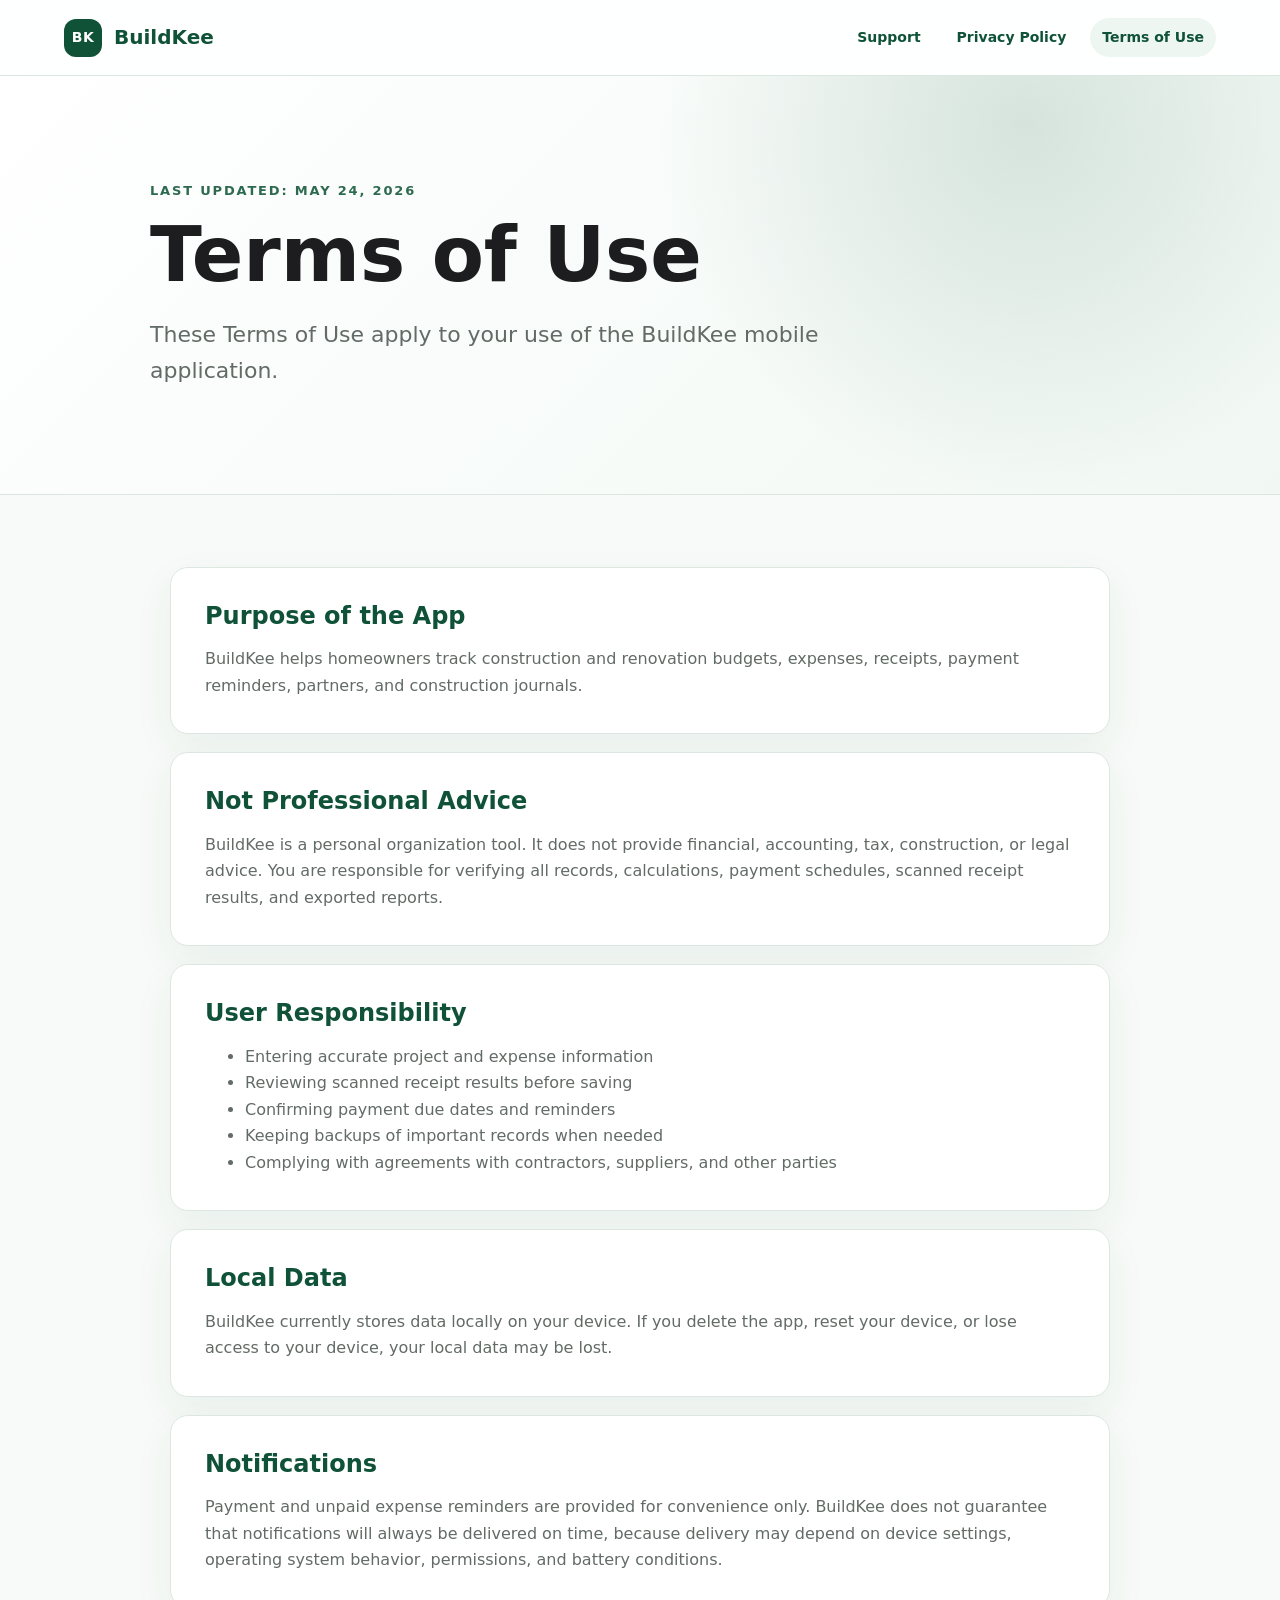
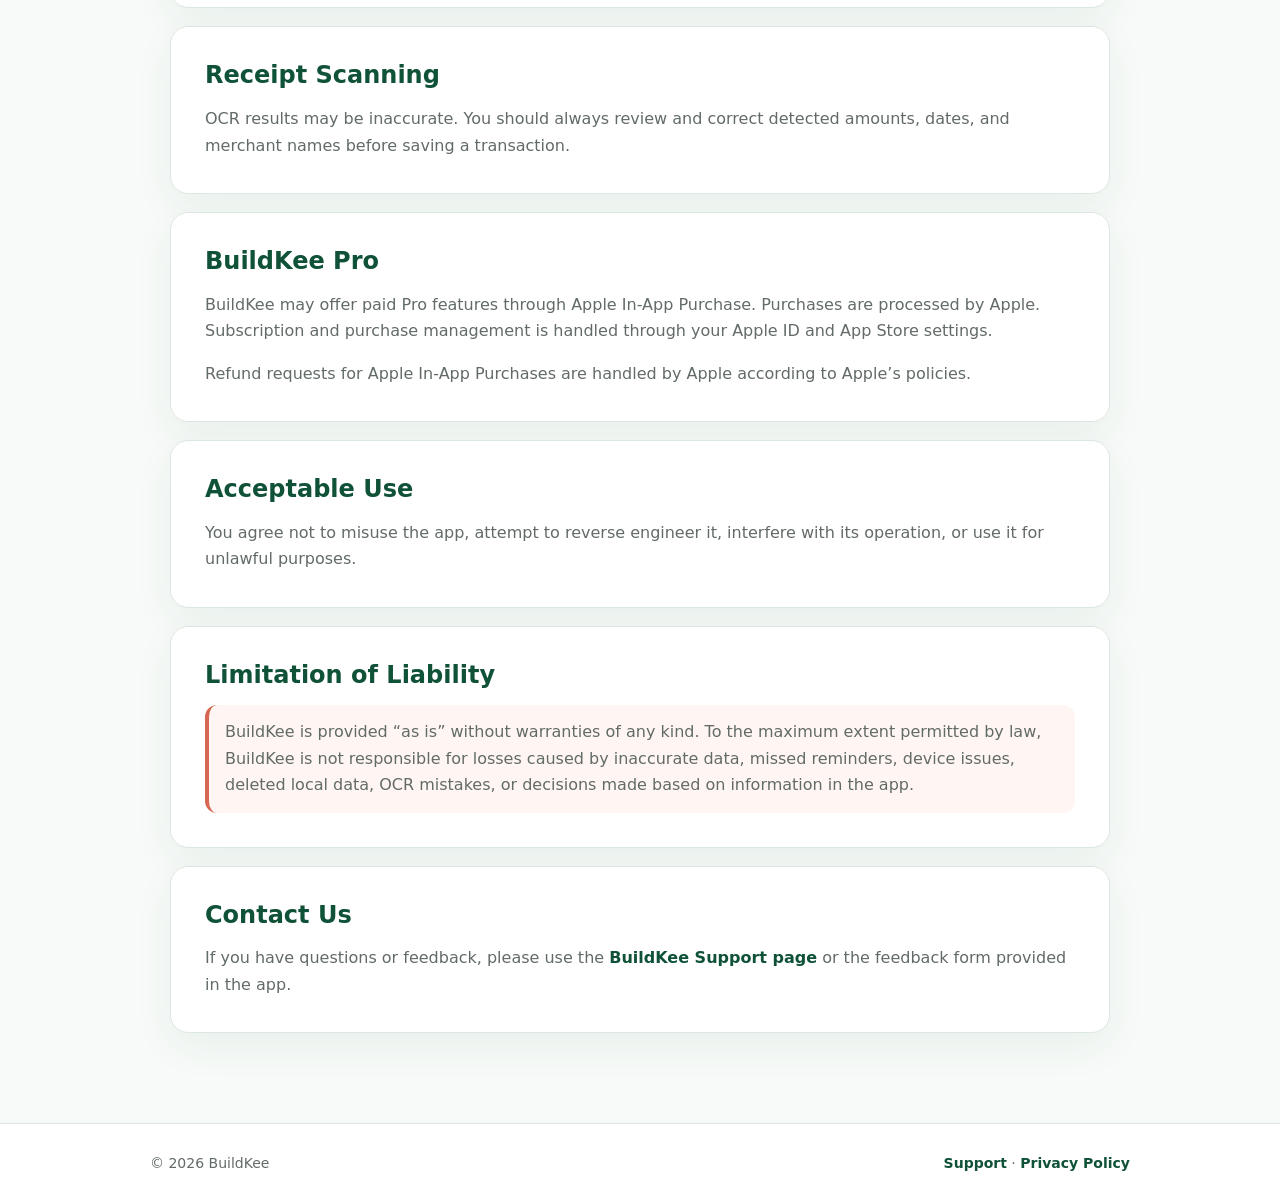
==== terms.html @ 7d72c29c "Add files via upload" ====
<!doctype html>
<html lang="en">
  <head>
    <meta charset="utf-8">
    <meta name="viewport" content="width=device-width, initial-scale=1">
    <title>BuildKee Terms of Use</title>
    <meta name="description" content="Terms of Use for the BuildKee mobile app.">
    <link rel="stylesheet" href="styles.css">
  </head>
  <body>
    <div class="shell">
      <header class="nav">
        <a class="brand" href="index.html" aria-label="BuildKee home">
          <span class="brand-mark">BK</span>
          <span>BuildKee</span>
        </a>
        <nav class="nav-links" aria-label="Legal pages">
          <a href="index.html">Support</a>
          <a href="privacy.html">Privacy Policy</a>
          <a class="active" href="terms.html">Terms of Use</a>
        </nav>
      </header>

      <main>
        <section class="hero">
          <div class="hero-inner">
            <p class="eyebrow">Last updated: May 24, 2026</p>
            <h1>Terms of Use</h1>
            <p class="hero-copy">
              These Terms of Use apply to your use of the BuildKee mobile application.
            </p>
          </div>
        </section>

        <section class="content">
          <article class="section">
            <h2>Purpose of the App</h2>
            <p>
              BuildKee helps homeowners track construction and renovation budgets, expenses, receipts,
              payment reminders, partners, and construction journals.
            </p>
          </article>

          <article class="section">
            <h2>Not Professional Advice</h2>
            <p>
              BuildKee is a personal organization tool. It does not provide financial, accounting, tax,
              construction, or legal advice. You are responsible for verifying all records, calculations,
              payment schedules, scanned receipt results, and exported reports.
            </p>
          </article>

          <article class="section">
            <h2>User Responsibility</h2>
            <ul>
              <li>Entering accurate project and expense information</li>
              <li>Reviewing scanned receipt results before saving</li>
              <li>Confirming payment due dates and reminders</li>
              <li>Keeping backups of important records when needed</li>
              <li>Complying with agreements with contractors, suppliers, and other parties</li>
            </ul>
          </article>

          <article class="section">
            <h2>Local Data</h2>
            <p>
              BuildKee currently stores data locally on your device. If you delete the app, reset your device,
              or lose access to your device, your local data may be lost.
            </p>
          </article>

          <article class="section">
            <h2>Notifications</h2>
            <p>
              Payment and unpaid expense reminders are provided for convenience only. BuildKee does not guarantee
              that notifications will always be delivered on time, because delivery may depend on device settings,
              operating system behavior, permissions, and battery conditions.
            </p>
          </article>

          <article class="section">
            <h2>Receipt Scanning</h2>
            <p>
              OCR results may be inaccurate. You should always review and correct detected amounts, dates,
              and merchant names before saving a transaction.
            </p>
          </article>

          <article class="section">
            <h2>BuildKee Pro</h2>
            <p>
              BuildKee may offer paid Pro features through Apple In-App Purchase. Purchases are processed by Apple.
              Subscription and purchase management is handled through your Apple ID and App Store settings.
            </p>
            <p>Refund requests for Apple In-App Purchases are handled by Apple according to Apple’s policies.</p>
          </article>

          <article class="section">
            <h2>Acceptable Use</h2>
            <p>
              You agree not to misuse the app, attempt to reverse engineer it, interfere with its operation,
              or use it for unlawful purposes.
            </p>
          </article>

          <article class="section">
            <h2>Limitation of Liability</h2>
            <p class="note">
              BuildKee is provided “as is” without warranties of any kind. To the maximum extent permitted by law,
              BuildKee is not responsible for losses caused by inaccurate data, missed reminders, device issues,
              deleted local data, OCR mistakes, or decisions made based on information in the app.
            </p>
          </article>

          <article class="section">
            <h2>Contact Us</h2>
            <p>
              If you have questions or feedback, please use the
              <a href="index.html">BuildKee Support page</a> or the feedback form provided in the app.
            </p>
          </article>
        </section>
      </main>

      <footer class="footer">
        <div class="footer-inner">
          <span>© 2026 BuildKee</span>
          <span><a href="index.html">Support</a> · <a href="privacy.html">Privacy Policy</a></span>
        </div>
      </footer>
    </div>
  </body>
</html>
---- styles.css ----
:root {
  --brand: #0f5238;
  --brand-2: #2d6a4f;
  --soft: #eef6f2;
  --paper: #ffffff;
  --ink: #1d1d1f;
  --muted: #626b66;
  --line: #dde7e1;
  --warning: #d66853;
}

* {
  box-sizing: border-box;
}

body {
  margin: 0;
  font-family: Inter, ui-sans-serif, system-ui, -apple-system, BlinkMacSystemFont, "Segoe UI", sans-serif;
  background: #f7faf8;
  color: var(--ink);
  line-height: 1.65;
}

a {
  color: var(--brand);
  font-weight: 700;
  text-decoration: none;
}

a:hover {
  text-decoration: underline;
}

.shell {
  min-height: 100vh;
}

.nav {
  position: sticky;
  top: 0;
  z-index: 10;
  display: flex;
  align-items: center;
  justify-content: space-between;
  gap: 20px;
  padding: 18px clamp(20px, 5vw, 72px);
  background: rgba(255, 255, 255, 0.88);
  border-bottom: 1px solid var(--line);
  backdrop-filter: blur(18px);
}

.brand {
  display: flex;
  align-items: center;
  gap: 12px;
  color: var(--brand);
  font-size: 20px;
  font-weight: 800;
}

.brand-mark {
  display: inline-grid;
  width: 38px;
  height: 38px;
  place-items: center;
  border-radius: 12px;
  background: var(--brand);
  color: white;
  font-size: 14px;
  letter-spacing: 0.04em;
}

.nav-links {
  display: flex;
  flex-wrap: wrap;
  gap: 12px;
  font-size: 14px;
}

.nav-links a {
  padding: 8px 12px;
  border-radius: 999px;
}

.nav-links a.active,
.nav-links a:hover {
  background: var(--soft);
  text-decoration: none;
}

.hero {
  padding: clamp(56px, 9vw, 104px) clamp(20px, 5vw, 72px);
  background:
    radial-gradient(circle at 80% 12%, rgba(45, 106, 79, 0.16), transparent 34%),
    linear-gradient(135deg, #ffffff 0%, #f1f8f4 100%);
  border-bottom: 1px solid var(--line);
}

.hero-inner,
.content {
  max-width: 980px;
  margin: 0 auto;
}

.eyebrow {
  margin: 0 0 14px;
  color: var(--brand-2);
  font-size: 13px;
  font-weight: 800;
  letter-spacing: 0.14em;
  text-transform: uppercase;
}

h1 {
  max-width: 780px;
  margin: 0;
  font-size: clamp(42px, 7vw, 76px);
  line-height: 1.02;
  letter-spacing: 0;
}

.hero-copy {
  max-width: 700px;
  margin: 24px 0 0;
  color: var(--muted);
  font-size: clamp(18px, 2.5vw, 22px);
}

.actions {
  display: flex;
  flex-wrap: wrap;
  gap: 14px;
  margin-top: 32px;
}

.button {
  display: inline-flex;
  align-items: center;
  justify-content: center;
  min-height: 48px;
  padding: 12px 18px;
  border-radius: 14px;
  background: var(--brand);
  color: white;
  box-shadow: 0 12px 24px rgba(15, 82, 56, 0.18);
}

.button.secondary {
  background: white;
  color: var(--brand);
  border: 1px solid var(--line);
  box-shadow: none;
}

.content {
  padding: clamp(36px, 6vw, 72px) clamp(20px, 5vw, 0px);
}

.grid {
  display: grid;
  grid-template-columns: repeat(3, minmax(0, 1fr));
  gap: 16px;
}

.card,
.section {
  background: var(--paper);
  border: 1px solid var(--line);
  border-radius: 18px;
  box-shadow: 0 14px 40px rgba(15, 82, 56, 0.06);
}

.card {
  padding: 22px;
}

.card h2,
.section h2 {
  margin: 0 0 8px;
  color: var(--brand);
  font-size: 22px;
  line-height: 1.2;
}

.card p {
  margin: 0;
  color: var(--muted);
}

.section {
  margin-bottom: 18px;
  padding: clamp(22px, 4vw, 34px);
}

.section h2 {
  font-size: 24px;
}

.section p,
.section li {
  color: var(--muted);
}

.section p:last-child,
.section ul:last-child {
  margin-bottom: 0;
}

.note {
  border-left: 4px solid var(--warning);
  padding: 14px 16px;
  background: #fff6f3;
  border-radius: 12px;
  color: var(--muted);
}

.footer {
  padding: 28px clamp(20px, 5vw, 72px);
  color: var(--muted);
  border-top: 1px solid var(--line);
  background: white;
  font-size: 14px;
}

.footer-inner {
  display: flex;
  flex-wrap: wrap;
  justify-content: space-between;
  gap: 12px;
  max-width: 980px;
  margin: 0 auto;
}

@media (max-width: 760px) {
  .nav {
    align-items: flex-start;
    flex-direction: column;
  }

  .grid {
    grid-template-columns: 1fr;
  }
}
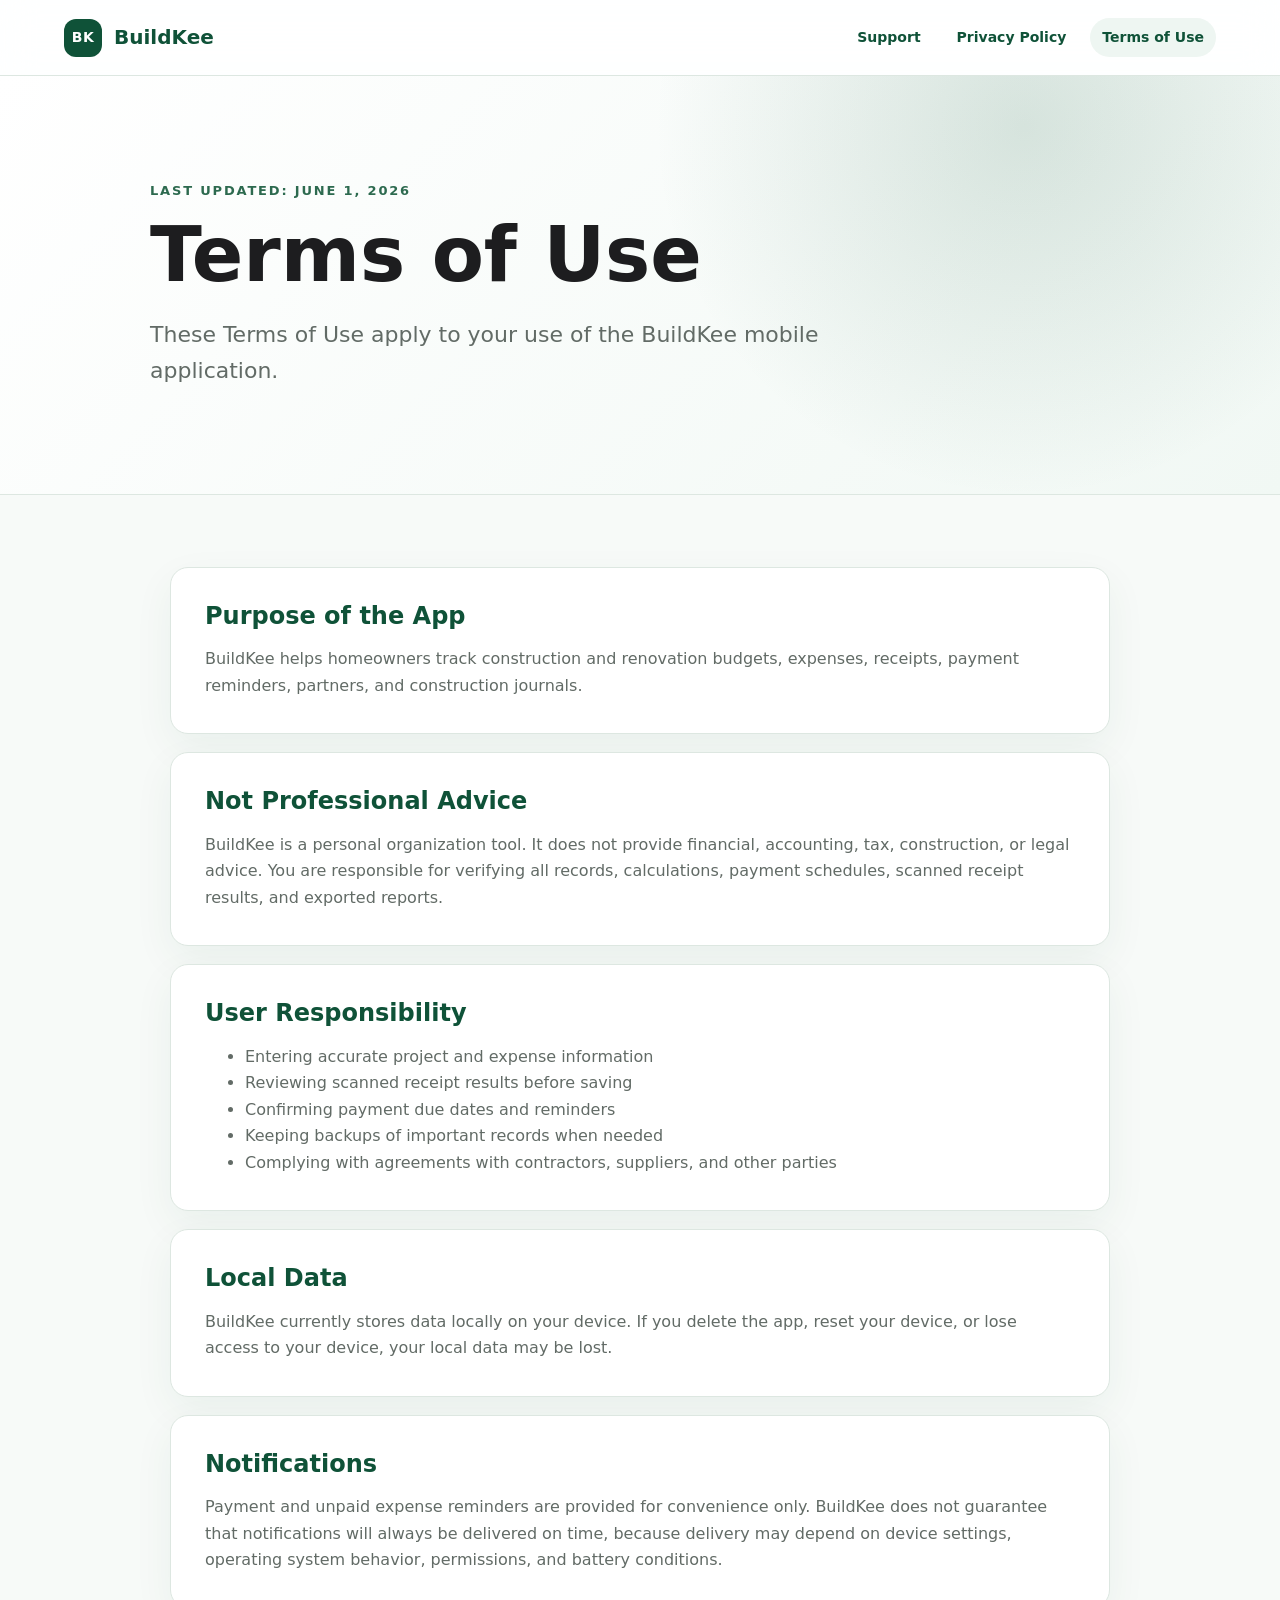
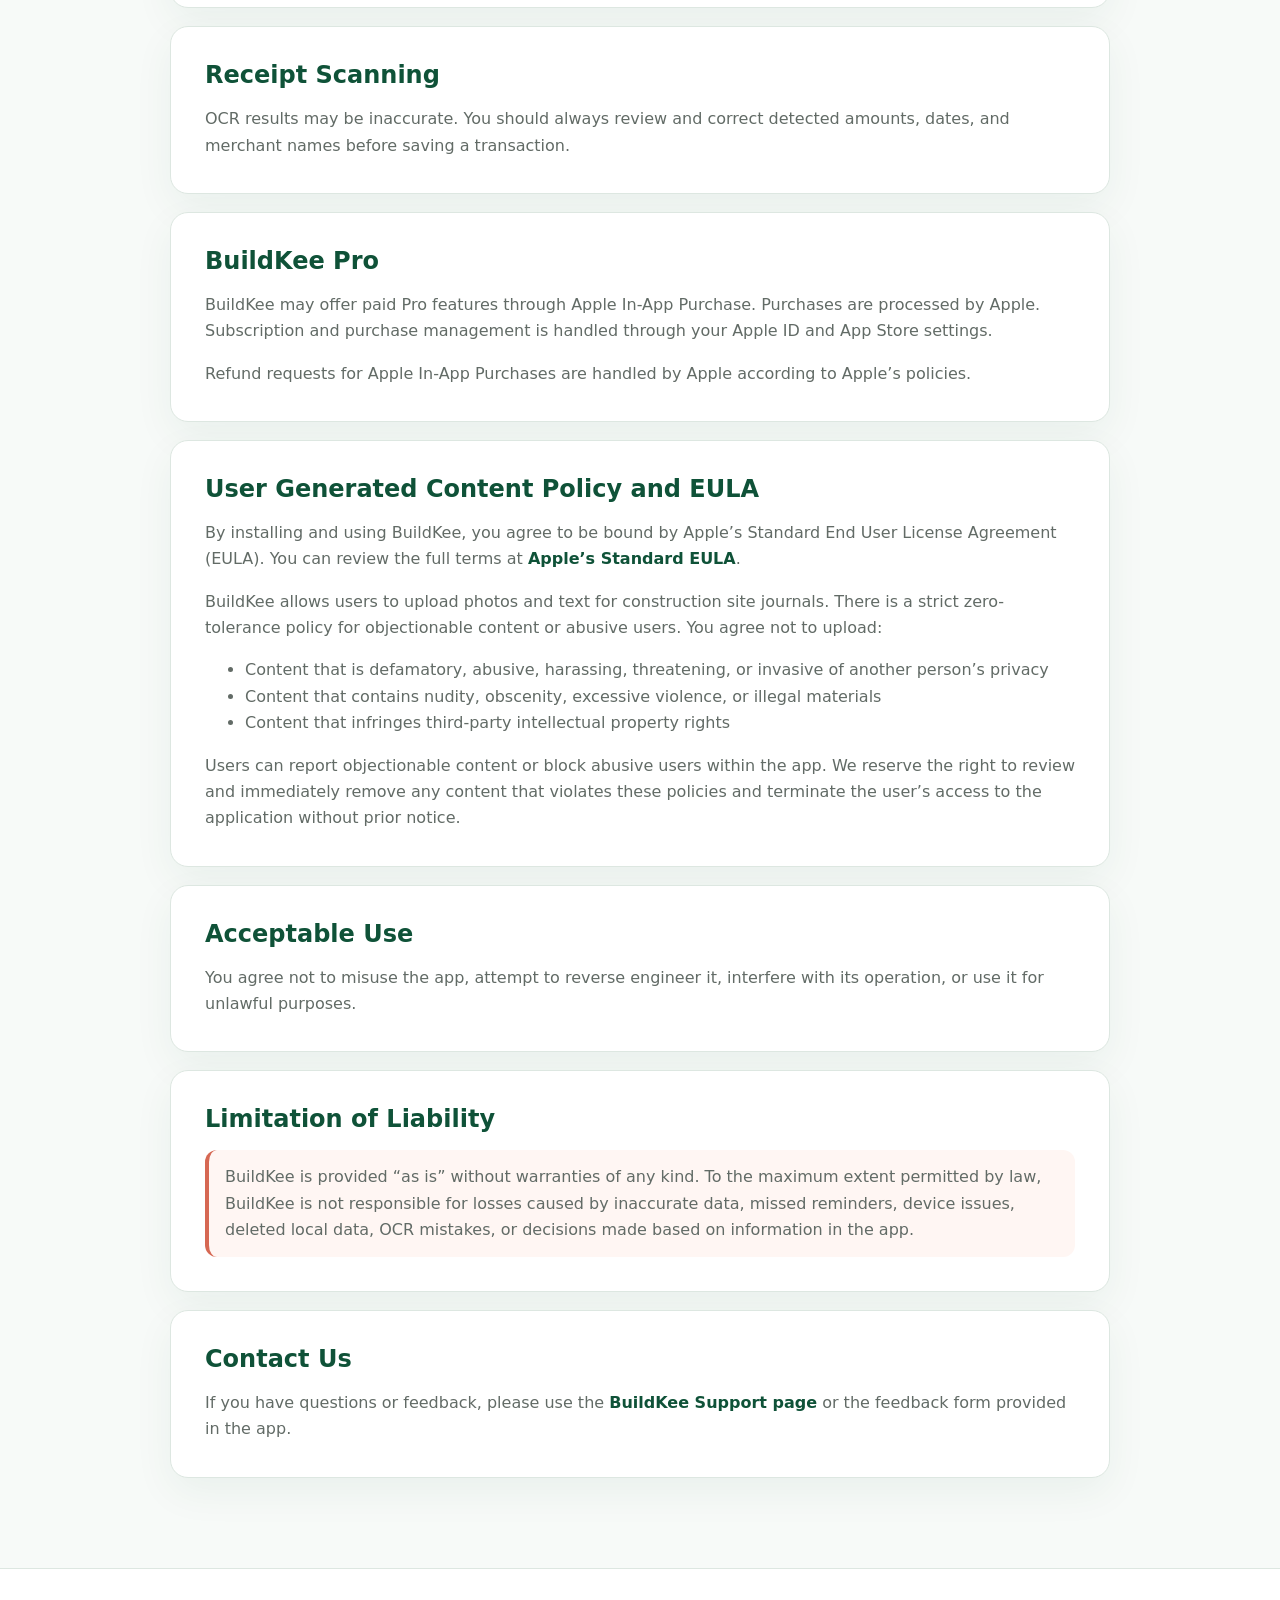
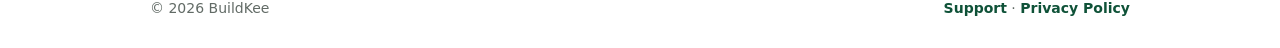
==== commit 920049d9: "Update terms.html" ====
--- a/terms.html
+++ b/terms.html
@@ -24,7 +24,7 @@
       <main>
         <section class="hero">
           <div class="hero-inner">
-            <p class="eyebrow">Last updated: May 24, 2026</p>
+            <p class="eyebrow">Last updated: June 1, 2026</p>
             <h1>Terms of Use</h1>
             <p class="hero-copy">
               These Terms of Use apply to your use of the BuildKee mobile application.
@@ -96,6 +96,29 @@
           </article>
 
           <article class="section">
+            <h2>User Generated Content Policy and EULA</h2>
+            <p>
+              By installing and using BuildKee, you agree to be bound by Apple’s Standard End User License Agreement
+              (EULA). You can review the full terms at
+              <a href="https://www.apple.com/legal/internet-services/itunes/dev/stdeula/">Apple’s Standard EULA</a>.
+            </p>
+            <p>
+              BuildKee allows users to upload photos and text for construction site journals. There is a strict
+              zero-tolerance policy for objectionable content or abusive users. You agree not to upload:
+            </p>
+            <ul>
+              <li>Content that is defamatory, abusive, harassing, threatening, or invasive of another person’s privacy</li>
+              <li>Content that contains nudity, obscenity, excessive violence, or illegal materials</li>
+              <li>Content that infringes third-party intellectual property rights</li>
+            </ul>
+            <p>
+              Users can report objectionable content or block abusive users within the app. We reserve the right to
+              review and immediately remove any content that violates these policies and terminate the user’s access
+              to the application without prior notice.
+            </p>
+          </article>
+
+          <article class="section">
             <h2>Acceptable Use</h2>
             <p>
               You agree not to misuse the app, attempt to reverse engineer it, interfere with its operation,
